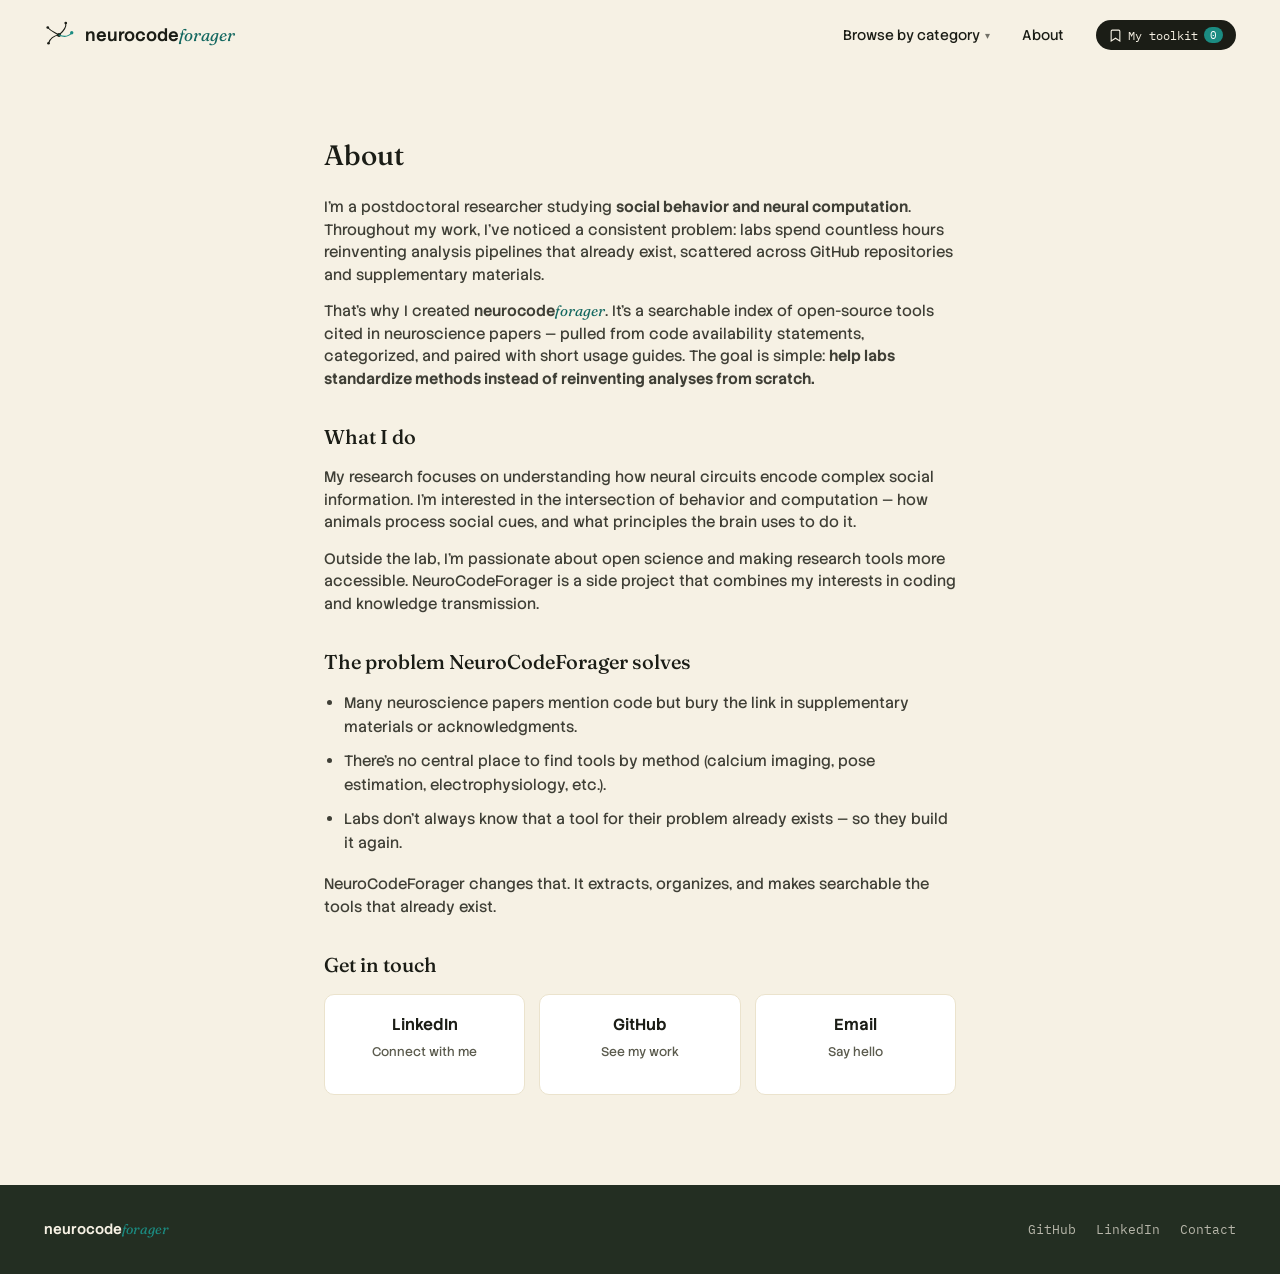
==== about.html @ db138fc8 "Initial upload" ====
<!DOCTYPE html>
<html lang="en">
<head>
<meta charset="UTF-8">
<meta name="viewport" content="width=device-width, initial-scale=1.0">
<title>About — NeuroCodeForager</title>
<link rel="icon" type="image/svg+xml" href="data:image/svg+xml,%3Csvg xmlns='http://www.w3.org/2000/svg' viewBox='0 0 40 40'%3E%3Ccircle cx='20' cy='20' r='2.6' fill='%231B1D16'/%3E%3Cpath d='M20 20 C 14 16, 9 15, 5 10' stroke='%231B1D16' stroke-width='1.4' stroke-linecap='round' fill='none'/%3E%3Cpath d='M20 20 C 12 21, 8 25, 6 31' stroke='%231B1D16' stroke-width='1.4' stroke-linecap='round' fill='none'/%3E%3Cpath d='M20 20 C 26 15, 30 9, 29 4' stroke='%231B1D16' stroke-width='1.4' stroke-linecap='round' fill='none'/%3E%3Cpath d='M20 20 C 27 23, 33 22, 37 17' stroke='%231B8C82' stroke-width='1.6' stroke-linecap='round' fill='none'/%3E%3Ccircle cx='5' cy='10' r='1.8' fill='%231B1D16'/%3E%3Ccircle cx='6' cy='31' r='1.8' fill='%231B1D16'/%3E%3Ccircle cx='29' cy='4' r='1.8' fill='%231B1D16'/%3E%3Ccircle cx='37' cy='17' r='2.2' fill='%231B8C82'/%3E%3C/svg%3E">
<link rel="preconnect" href="https://fonts.googleapis.com">
<link href="https://fonts.googleapis.com/css2?family=Stack+Sans+Text:ital,wght@0,400;0,500;0,600&family=Fraunces:ital,opsz,wght@0,9..144,500;1,9..144,400&family=IBM+Plex+Mono:wght@400;500&display=swap" rel="stylesheet">
<link rel="stylesheet" href="assets/style.css">
<style>
  .links-grid{display:grid; grid-template-columns:repeat(auto-fit, minmax(180px, 1fr)); gap:14px; margin-top:12px;}
  .link-card{
    background:#fff; border:1px solid var(--paper-dim); border-radius:10px;
    padding:18px; text-align:center; transition:border-color .2s, transform .2s;
  }
  .link-card:hover{border-color:var(--teal); transform:translateY(-2px);}
  .link-card a{font-weight:600; color:var(--ink);}
  .link-card p{font-size:12.5px; color:var(--muted); margin-top:6px;}
  .about-page ul{margin:0 0 18px 20px;}
  .about-page li{font-size:15px; color:#3f3f36; margin-bottom:10px; line-height:1.6;}
</style>
</head>
<body>

<nav class="site-nav" id="site-nav"></nav>

<section class="about-page">
  <h1>About</h1>
  <p>I'm a postdoctoral researcher studying <strong>social behavior and neural computation</strong>. Throughout my work, I've noticed a consistent problem: labs spend countless hours reinventing analysis pipelines that already exist, scattered across GitHub repositories and supplementary materials.</p>

  <p>That's why I created <span class="brand">neurocode<span class="brand-accent">forager</span></span>. It's a searchable index of open-source tools cited in neuroscience papers — pulled from code availability statements, categorized, and paired with short usage guides. The goal is simple: <strong>help labs standardize methods instead of reinventing analyses from scratch.</strong></p>

  <h2 style="font-family:'Fraunces', serif; font-weight:500; font-size:20px; margin:32px 0 14px;">What I do</h2>
  <p>My research focuses on understanding how neural circuits encode complex social information. I'm interested in the intersection of behavior and computation — how animals process social cues, and what principles the brain uses to do it.</p>
  <p>Outside the lab, I'm passionate about open science and making research tools more accessible. NeuroCodeForager is a side project that combines my interests in coding and knowledge transmission.</p>

  <h2 style="font-family:'Fraunces', serif; font-weight:500; font-size:20px; margin:32px 0 14px;">The problem NeuroCodeForager solves</h2>
  <ul>
    <li>Many neuroscience papers mention code but bury the link in supplementary materials or acknowledgments.</li>
    <li>There's no central place to find tools by method (calcium imaging, pose estimation, electrophysiology, etc.).</li>
    <li>Labs don't always know that a tool for their problem already exists — so they build it again.</li>
  </ul>
  <p>NeuroCodeForager changes that. It extracts, organizes, and makes searchable the tools that already exist.</p>

  <h2 style="font-family:'Fraunces', serif; font-weight:500; font-size:20px; margin:32px 0 14px;">Get in touch</h2>
  <div class="links-grid">
    <div class="link-card">
      <a href="https://www.linkedin.com/in/paula-g%C3%B3mez-sotres-722242151/" target="_blank" rel="noopener">LinkedIn</a>
      <p>Connect with me</p>
    </div>
    <div class="link-card">
      <a href="https://github.com/paulagsotres" target="_blank" rel="noopener">GitHub</a>
      <p>See my work</p>
    </div>
    <div class="link-card">
      <a href="mailto:neurocodeforager@gmail.com">Email</a>
      <p>Say hello</p>
    </div>
  </div>
</section>

<footer class="site-footer" id="site-footer"></footer>

<script src="assets/icons.js"></script>
<script src="assets/categories.js"></script>
<script src="assets/layout.js"></script>
<script src="assets/app.js"></script>
</body>
</html>
---- assets/style.css ----
:root{
  --ink:#1B1D16;
  --moss-deep:#232E22;
  --paper:#F6F1E4;
  --paper-dim:#EBE3CD;
  --teal:#1B8C82;
  --teal-deep:#146860;
  --teal-soft:#DCEEEA;
  --clay:#B5713F;
  --amber:#B5713F;
  --amber-soft:#F3E4D6;
  --muted:#5b5b4e;
  --faint:#9b9585;
}
*{box-sizing:border-box; margin:0; padding:0;}
body{
  font-family:'Stack Sans Text', sans-serif;
  background:var(--paper);
  color:var(--ink);
  line-height:1.5;
}
a{color:inherit; text-decoration:none;}
.mono{font-family:'IBM Plex Mono', monospace;}
img{max-width:100%; display:block;}

/* ---------- NAV ---------- */
nav.site-nav{
  display:flex; align-items:center; justify-content:space-between;
  padding:20px 44px;
}
.nav-left{display:flex; align-items:center; gap:11px;}
.logo-mark{width:30px; height:30px; flex-shrink:0;}
.logo-word{font-family:'Stack Sans Text', sans-serif; font-weight:600; font-size:17px;}
.logo-word .accent{font-family:'Fraunces', serif; font-style:italic; font-weight:400; color:var(--teal-deep);}
.brand{font-weight:600;}
.brand .brand-accent{font-family:'Fraunces', serif; font-style:italic; font-weight:400; color:var(--teal-deep);}

.nav-right{display:flex; align-items:center; gap:32px; font-size:14px;}
.dropdown{position:relative;}
.dropdown > span{cursor:pointer; display:flex; align-items:center; gap:5px;}
.dropdown > span::after{content:'▾'; font-size:10px; opacity:0.6; transition:transform .2s;}
.dropdown:hover > span::after{transform:rotate(180deg);}
.dropdown-menu{
  position:absolute; top:100%; left:50%; transform:translateX(-50%);
  padding-top:14px; /* invisible buffer so the hover area stays continuous down to the menu */
  min-width:250px;
  opacity:0; pointer-events:none; transition:all .18s ease;
  z-index:60;
}
.dropdown-menu-inner{
  background:#fff; border:1px solid var(--paper-dim); border-radius:8px;
  box-shadow:0 12px 28px rgba(27,29,22,0.1);
  padding:8px;
  transform:translateY(-6px); transition:transform .18s ease;
}
.dropdown:hover .dropdown-menu{opacity:1; pointer-events:auto;}
.dropdown:hover .dropdown-menu-inner{transform:translateY(0);}
.dropdown-menu a{
  display:flex; align-items:center; gap:9px;
  padding:9px 12px; border-radius:5px; font-size:13.5px; color:var(--ink);
}
.dropdown-menu a:hover{background:var(--teal-soft); color:var(--teal-deep);}
.dropdown-menu .dot{width:6px; height:6px; border-radius:50%; background:var(--teal); flex-shrink:0;}

/* ---------- HERO / SEARCH ---------- */
.hero{max-width:760px; margin:0 auto; padding:56px 24px 30px; text-align:center;}
.hero-mark{width:46px; height:46px; margin:0 auto 22px;}
.hero h1{font-family:'Stack Sans Text', sans-serif; font-weight:600; font-size:32px; letter-spacing:-0.3px; margin-bottom:12px;}
.hero h1 em{font-family:'Fraunces', serif; font-style:italic; font-weight:400; color:var(--teal-deep);}
.hero p.sub{font-size:15px; color:var(--muted); max-width:520px; margin:0 auto 34px;}

.search-wrap{position:relative; margin-bottom:18px;}
.search-box{
  width:100%; display:flex; align-items:center; gap:12px;
  background:#fff; border:1.5px solid var(--paper-dim);
  border-radius:12px; padding:16px 20px;
  box-shadow:0 2px 6px rgba(27,29,22,0.04);
  transition:border-color .2s, box-shadow .2s;
}
.search-box:focus-within{border-color:var(--teal); box-shadow:0 0 0 4px var(--teal-soft);}
.search-box svg{width:20px; height:20px; color:var(--teal); flex-shrink:0;}
.search-box input{border:none; outline:none; flex:1; font-family:'IBM Plex Mono', monospace; font-size:15px; color:var(--ink); background:transparent;}
.search-box input::placeholder{color:var(--faint);}
.search-count{font-size:12.5px; color:var(--faint); margin-top:8px; font-family:'IBM Plex Mono', monospace;}

.quick-tags{display:flex; flex-wrap:wrap; gap:8px; justify-content:center;}
.quick-tags span{
  font-family:'IBM Plex Mono', monospace; font-size:12.5px; cursor:pointer;
  color:var(--teal-deep); background:var(--teal-soft); padding:6px 12px; border-radius:999px;
}
.quick-tags span:hover{background:var(--teal); color:#fff;}

/* ---------- SEARCH RESULTS ---------- */
.results{max-width:920px; margin:0 auto; padding:0 24px 40px;}
.results-list{display:flex; flex-direction:column; gap:14px;}
.empty-state{text-align:center; color:var(--faint); font-size:14px; padding:40px 0;}

/* ---------- CATEGORIES GRID ---------- */
.categories{max-width:1080px; margin:0 auto; padding:60px 24px 30px;}
.categories .head{margin-bottom:28px;}
.categories h2{font-family:'Fraunces', serif; font-weight:500; font-size:24px; margin-bottom:8px;}
.categories .head p{color:var(--muted); font-size:14.5px;}
.cat-grid{display:grid; grid-template-columns:repeat(4, 1fr); gap:16px;}
.cat-card{background:#fff; border:1px solid var(--paper-dim); border-radius:10px; padding:22px 20px; transition:border-color .2s, transform .2s;}
.cat-card:hover{border-color:var(--teal); transform:translateY(-2px);}
.cat-card .icon{width:34px; height:34px; border-radius:8px; background:var(--teal-soft); display:flex; align-items:center; justify-content:center; margin-bottom:14px;}
.cat-card .icon svg{width:18px; height:18px; color:var(--teal-deep);}
.cat-card h3{font-size:14.5px; font-weight:600; margin-bottom:4px;}
.cat-card p{font-size:12.5px; color:var(--faint);}
.cat-card .count{font-family:'IBM Plex Mono', monospace; font-size:11px; color:var(--teal-deep); margin-top:8px; display:block;}

/* ---------- LAST INDEXED / RESULT CARDS ---------- */
.last-indexed{max-width:920px; margin:0 auto; padding:20px 24px 10px;}
.last-indexed .head{margin-bottom:22px; display:flex; align-items:baseline; justify-content:space-between; flex-wrap:wrap; gap:8px;}
.last-indexed h2{font-family:'Fraunces', serif; font-weight:500; font-size:24px;}
.last-indexed .head p{color:var(--faint); font-size:12.5px; font-family:'IBM Plex Mono', monospace;}

/* Simple rectangular cards, used for "Last indexed papers" */
.square-grid{display:grid; grid-template-columns:repeat(auto-fill, minmax(220px, 1fr)); gap:12px;}
.square-card{
  background:#fff; border:1px solid var(--paper-dim); border-radius:10px;
  padding:16px 18px; display:flex; flex-direction:column; justify-content:space-between;
  min-height:100px; transition:border-color .15s, transform .15s;
}
.square-card:hover{border-color:var(--teal); transform:translateY(-2px);}
.square-card .sq-cat{
  font-family:'IBM Plex Mono', monospace; font-size:10px; text-transform:uppercase; letter-spacing:.05em;
  color:var(--amber); margin-bottom:8px;
}
.square-card .sq-title{
  font-family:'Fraunces', serif; font-weight:500; font-size:14.5px; line-height:1.35;
  margin-bottom:10px; display:-webkit-box; -webkit-line-clamp:3; -webkit-box-orient:vertical; overflow:hidden;
}
.square-card .sq-lang{font-family:'IBM Plex Mono', monospace; font-size:10.5px; color:var(--faint);}

@media (max-width:560px){
  .square-grid{grid-template-columns:repeat(2, 1fr);}
}

.card{
  background:#fff; border:1px solid var(--paper-dim); border-radius:12px;
  padding:20px 22px; transition:border-color .15s; margin-bottom:14px;
}
.card:hover{border-color:var(--teal);}
.card-head{margin-bottom:14px; display:flex; align-items:flex-start; justify-content:space-between; gap:14px;}
.card-head-main{flex:1; min-width:0;}
.card-title{
  font-family:'Fraunces', serif; font-weight:500; font-size:18px; line-height:1.35;
  margin-bottom:8px; display:inline-block;
}
.card-title:hover{color:var(--teal-deep); text-decoration:underline; text-decoration-color:var(--teal-soft);}
.tag-row{display:flex; gap:7px; flex-wrap:wrap;}
.tag{font-family:'IBM Plex Mono', monospace; font-size:10.5px; padding:3px 9px; border-radius:999px;}
.tag.cat{background:var(--amber-soft); color:var(--amber);}
.tag.oa{background:var(--teal-soft); color:var(--teal-deep);}
.tag.paywall{background:var(--amber-soft); color:var(--amber);}
.tag.journal{background:var(--teal-soft); color:var(--teal-deep);}
.tag.plain{background:var(--paper); color:var(--muted); border:1px solid var(--paper-dim);}

.card-body{
  display:grid; grid-template-columns:1fr 1.5fr auto;
  border-top:1px solid var(--paper-dim); padding-top:16px;
}
.card-body .col{padding:0 20px;}
.card-body .col:first-child{padding-left:0;}
.card-body .col:not(:last-child){border-right:1px solid var(--paper-dim);}
.meta-row{margin-bottom:10px;}
.meta-row:last-child{margin-bottom:0;}
.meta-row .k{font-family:'IBM Plex Mono', monospace; font-size:10px; text-transform:uppercase; letter-spacing:.06em; color:var(--faint); margin-bottom:2px;}
.meta-row .v{font-size:13px; font-weight:500; line-height:1.4;}
.summary-text{font-size:13.5px; color:var(--muted); line-height:1.6;}

.link-col{display:flex; flex-direction:column; gap:8px; min-width:150px;}
.link-btn{
  display:flex; align-items:center; gap:7px;
  font-family:'IBM Plex Mono', monospace; font-size:12px; font-weight:500;
  padding:7px 12px; border-radius:7px; border:1px solid var(--paper-dim);
  white-space:nowrap; background:none; cursor:pointer; text-align:left;
  color:var(--ink); width:100%;
}
.link-btn svg{width:13px; height:13px; flex-shrink:0;}
.link-btn:hover{border-color:var(--teal); color:var(--teal-deep);}
.link-btn.tutorial{background:var(--teal-soft); border-color:var(--teal-soft); color:var(--teal-deep);}
.link-btn.tutorial:hover{background:var(--teal); color:#fff;}

/* ---------- SAVE (bookmark) + CITE ---------- */
.save-btn{
  display:flex; align-items:center; gap:6px; flex-shrink:0;
  background:none; border:1px solid var(--paper-dim); border-radius:999px;
  padding:6px 11px; font-family:'IBM Plex Mono', monospace; font-size:11.5px;
  color:var(--muted); cursor:pointer; margin-top:1px;
}
.save-btn svg{width:13px; height:13px;}
.save-btn:hover{border-color:var(--teal); color:var(--teal-deep);}
.save-btn.saved{background:var(--ink); border-color:var(--ink); color:var(--paper);}

.nav-toolkit{
  display:flex; align-items:center; gap:6px;
  font-family:'IBM Plex Mono', monospace; font-size:12px;
  background:var(--ink); color:var(--paper); border:none;
  padding:7px 13px; border-radius:999px; cursor:pointer;
}
.nav-toolkit svg{width:13px; height:13px;}
.nav-toolkit .count{background:var(--teal); color:#fff; border-radius:999px; padding:1px 6px; font-size:10.5px;}

.cite-pop{
  position:absolute; background:var(--ink); color:var(--paper); border-radius:10px;
  padding:14px; width:300px; font-family:'IBM Plex Mono', monospace; font-size:11.5px;
  box-shadow:0 12px 30px rgba(0,0,0,0.25); z-index:200; display:none;
}
.cite-pop.show{display:block;}
.cite-pop pre{white-space:pre-wrap; margin:0 0 10px; line-height:1.5; opacity:.9;}
.cite-pop button{
  background:var(--teal); color:#fff; border:none; padding:6px 12px; border-radius:6px;
  font-family:'IBM Plex Mono', monospace; font-size:11px; cursor:pointer;
}
.cite-pop button:hover{background:var(--teal-deep);}

@media (max-width:760px){
  .card-body{grid-template-columns:1fr;}
  .card-body .col{padding:0 0 14px; border-right:none !important; border-bottom:1px solid var(--paper-dim);}
  .card-body .col:last-child{border-bottom:none; padding-bottom:0;}
}

/* ---------- TUTORIAL POPUP ---------- */
.overlay{
  display:none; position:fixed; inset:0; background:rgba(27,29,22,0.45);
  align-items:center; justify-content:center; padding:24px; z-index:100;
}
.overlay.open{display:flex;}
.popup{
  background:#fff; border-radius:14px; max-width:560px; width:100%;
  max-height:82vh; overflow-y:auto; padding:26px 28px; position:relative;
}
.popup-close{
  position:absolute; top:16px; right:16px; width:28px; height:28px; border-radius:50%;
  border:none; background:var(--paper); color:var(--muted); cursor:pointer;
  font-size:16px; line-height:1; display:flex; align-items:center; justify-content:center;
}
.popup-close:hover{background:var(--paper-dim); color:var(--ink);}
.popup-title{font-family:'Fraunces', serif; font-weight:500; font-size:17px; margin-bottom:4px; padding-right:30px;}
.popup-subtitle{font-family:'IBM Plex Mono', monospace; font-size:11px; color:var(--faint); margin-bottom:18px;}
.popup-section-label{
  font-family:'IBM Plex Mono', monospace; font-size:11px; text-transform:uppercase;
  letter-spacing:.06em; color:var(--teal-deep); margin-bottom:8px;
}
.popup-text{font-size:13.5px; color:var(--muted); line-height:1.7; margin-bottom:20px;}
.popup-text p{margin-bottom:10px;}
.popup-text ol, .popup-text ul{margin:0 0 10px 20px;}
.popup-text li{margin-bottom:7px;}
.popup-text strong{color:var(--ink); font-weight:600;}
.popup-text code{font-family:'IBM Plex Mono', monospace; font-size:12px; background:var(--paper); padding:1px 5px; border-radius:4px;}

/* ---------- SUGGEST A PAPER ---------- */
.suggest{max-width:920px; margin:0 auto; padding:36px 24px 60px;}
.suggest-card{
  background:var(--teal-soft); border-radius:14px; padding:26px 28px;
  display:flex; align-items:center; justify-content:space-between; gap:24px; flex-wrap:wrap;
}
.suggest-text h3{font-family:'Fraunces', serif; font-weight:500; font-size:17px; color:var(--teal-deep); margin-bottom:4px;}
.suggest-text p{font-size:13px; color:var(--teal-deep); opacity:0.85; max-width:360px;}
.suggest-form{display:flex; gap:8px; flex-wrap:wrap; flex:1; min-width:280px; max-width:460px;}
.suggest-form input{
  flex:1; min-width:120px; font-family:'IBM Plex Mono', monospace; font-size:13px;
  padding:11px 14px; border:1.5px solid transparent; border-radius:8px;
  background:#fff; color:var(--ink); outline:none;
}
.suggest-form input:focus{border-color:var(--teal-deep);}
.suggest-form button{
  font-family:'Stack Sans Text', sans-serif; font-weight:600; font-size:13.5px;
  color:#fff; background:var(--teal-deep); border:none; border-radius:8px;
  padding:11px 18px; cursor:pointer; white-space:nowrap;
}
.suggest-form button:hover{background:var(--ink);}
.suggest-note{width:100%; font-size:11.5px; font-family:'IBM Plex Mono', monospace; color:var(--teal-deep); opacity:0.75; margin-top:2px;}

@media (max-width:640px){
  .suggest-card{flex-direction:column; align-items:stretch;}
  .suggest-form{max-width:none;}
}

/* ---------- DETAIL PAGE ---------- */
.detail-main{max-width:1040px; margin:0 auto; padding:30px 24px 100px;}
.detail-header{margin-bottom:6px;}
.detail-grid{display:grid; grid-template-columns:1fr 300px; gap:44px; align-items:start;}
.detail-col-main{min-width:0;}
.detail-col-side{position:sticky; top:24px; display:flex; flex-direction:column;}
.detail-col-side .actions{flex-direction:column; margin-bottom:0;}
.detail-col-side .actions .link-btn{width:100%; justify-content:flex-start;}
.info-grid-side{grid-template-columns:1fr;}

@media (max-width:820px){
  .detail-grid{grid-template-columns:1fr; gap:0;}
  .detail-col-side{position:static; order:-1; margin-bottom:20px;}
  .detail-col-side .actions{flex-direction:row; flex-wrap:wrap;}
  .detail-col-side .actions .link-btn{width:auto;}
  .info-grid-side{grid-template-columns:repeat(auto-fill,minmax(170px,1fr));}
}
.back-link{
  display:inline-flex; align-items:center; gap:6px; font-size:12.5px; color:var(--teal-deep);
  font-family:'IBM Plex Mono', monospace; margin-bottom:22px;
}
.back-link svg{width:13px; height:13px;}
.back-link:hover{text-decoration:underline;}

.detail-main h1{font-family:'Fraunces', serif; font-weight:500; font-size:28px; line-height:1.28; margin-bottom:10px;}
.detail-authors{font-size:13.5px; color:var(--muted); margin-bottom:14px;}

.actions{display:flex; gap:9px; flex-wrap:wrap; margin-bottom:30px;}
.actions .link-btn{background:#fff; width:auto;}
.link-btn.save.saved{background:var(--ink); border-color:var(--ink); color:var(--paper);}
.link-btn.primary{background:var(--teal-soft); border-color:var(--teal-soft); color:var(--teal-deep);}
.link-btn.primary:hover{background:var(--teal); color:#fff;}

.detail-section{border-top:1px solid var(--paper-dim); padding:24px 0;}
.section-label{
  font-family:'IBM Plex Mono', monospace; font-size:11px; text-transform:uppercase;
  letter-spacing:.06em; color:var(--teal-deep); margin-bottom:12px;
}

.info-grid{display:grid; grid-template-columns:repeat(auto-fill,minmax(170px,1fr)); gap:16px;}
.info-item .k{font-family:'IBM Plex Mono', monospace; font-size:10px; text-transform:uppercase; letter-spacing:.06em; color:var(--faint); margin-bottom:3px;}
.info-item .v{font-size:13.5px; font-weight:500;}

.paper-embed{border:1px solid var(--paper-dim); border-radius:10px; padding:14px 16px; display:flex; gap:14px; background:#fff; align-items:center;}
.paper-embed .thumb{width:44px; height:58px; background:var(--teal-soft); border-radius:4px; flex-shrink:0; display:flex; align-items:center; justify-content:center; color:var(--teal-deep); font-size:10px; font-family:'IBM Plex Mono', monospace;}
.paper-embed .thumb svg{width:20px; height:20px;}
.paper-embed b{font-size:13.5px; display:block; margin-bottom:3px;}
.paper-embed span{font-size:12px; color:var(--muted);}
.paper-embed a.go{margin-left:auto; font-size:12px; color:var(--teal-deep); font-family:'IBM Plex Mono', monospace; white-space:nowrap;}
.abstract-text{font-size:13.5px; color:var(--muted); line-height:1.7; margin-top:14px; max-width:64ch;}

.sample-box{border:1px dashed var(--paper-dim); border-radius:10px; padding:14px 16px; display:flex; align-items:center; justify-content:space-between; gap:14px; background:var(--paper); flex-wrap:wrap;}
.sample-box .sd-text{font-size:12.5px; color:var(--muted);}
.sd-btn{font-family:'IBM Plex Mono', monospace; font-size:12px; font-weight:500; color:var(--teal-deep); border:1px solid var(--teal); border-radius:8px; padding:8px 14px; white-space:nowrap; background:#fff;}
.sd-btn:hover{background:var(--teal-soft);}

.related-grid{display:grid; grid-template-columns:repeat(auto-fit,minmax(220px,1fr)); gap:12px;}
.related-card{border:1px solid var(--paper-dim); border-radius:10px; padding:14px; background:#fff; transition:border-color .15s; display:block;}
.related-card:hover{border-color:var(--teal);}
.related-card .rt{font-family:'Fraunces', serif; font-weight:500; font-size:14.5px; display:block; margin-bottom:5px; line-height:1.3;}
.related-card .rm{font-size:11px; color:var(--faint); font-family:'IBM Plex Mono', monospace;}
.empty-note{font-size:12.5px; color:var(--faint); font-style:italic;}

.tutorial-text{font-size:14px; color:var(--muted); line-height:1.75; max-width:64ch;}
.tutorial-text p{margin-bottom:12px;}
.tutorial-text ol, .tutorial-text ul{margin:0 0 12px 20px;}
.tutorial-text li{margin-bottom:8px;}
.tutorial-text strong{color:var(--ink); font-weight:600;}
.tutorial-text code{font-family:'IBM Plex Mono', monospace; font-size:12.5px; background:var(--paper-dim); padding:1px 5px; border-radius:4px;}
.cat-header{max-width:820px; margin:0 auto; padding:50px 24px 20px;}
.cat-header .icon-lg{width:44px; height:44px; border-radius:10px; background:var(--teal-soft); display:flex; align-items:center; justify-content:center; margin-bottom:16px;}
.cat-header .icon-lg svg{width:24px; height:24px; color:var(--teal-deep);}
.cat-header h1{font-family:'Fraunces', serif; font-weight:500; font-size:28px; margin-bottom:8px;}
.cat-header p{color:var(--muted); font-size:14.5px;}
.cat-header a.back{font-family:'IBM Plex Mono', monospace; font-size:12.5px; color:var(--teal-deep); display:inline-block; margin-bottom:18px;}

/* ---------- ABOUT ---------- */
.about-page{max-width:680px; margin:0 auto; padding:64px 24px 90px;}
.about-page h1{font-family:'Fraunces', serif; font-weight:500; font-size:28px; margin-bottom:20px;}
.about-page p{font-size:15px; color:#3f3f36; margin-bottom:14px;}
.about-page .sig{margin-top:24px; display:flex; align-items:center; gap:12px; font-family:'IBM Plex Mono', monospace; font-size:13px; color:var(--faint);}
.about-page .sig .logo-mark{width:22px; height:22px;}

/* ---------- FOOTER ---------- */
footer.site-footer{
  background:var(--moss-deep); color:rgba(246,241,228,0.55);
  padding:34px 44px; font-size:12.5px;
  display:flex; align-items:center; justify-content:space-between; flex-wrap:wrap; gap:14px;
}
footer.site-footer .logo-word{color:var(--paper); font-size:14px;}
footer.site-footer .logo-word .accent{color:var(--teal);}
footer.site-footer .footer-links{display:flex; gap:20px;}
footer.site-footer .footer-links a{
  font-family:'IBM Plex Mono', monospace; color:rgba(246,241,228,0.7);
}
footer.site-footer .footer-links a:hover{color:var(--teal);}

@media (max-width:860px){
  .cat-grid{grid-template-columns:repeat(2, 1fr);}
  nav.site-nav{padding:16px 20px; flex-wrap:wrap; gap:12px;}
  .hero h1{font-size:26px;}
}
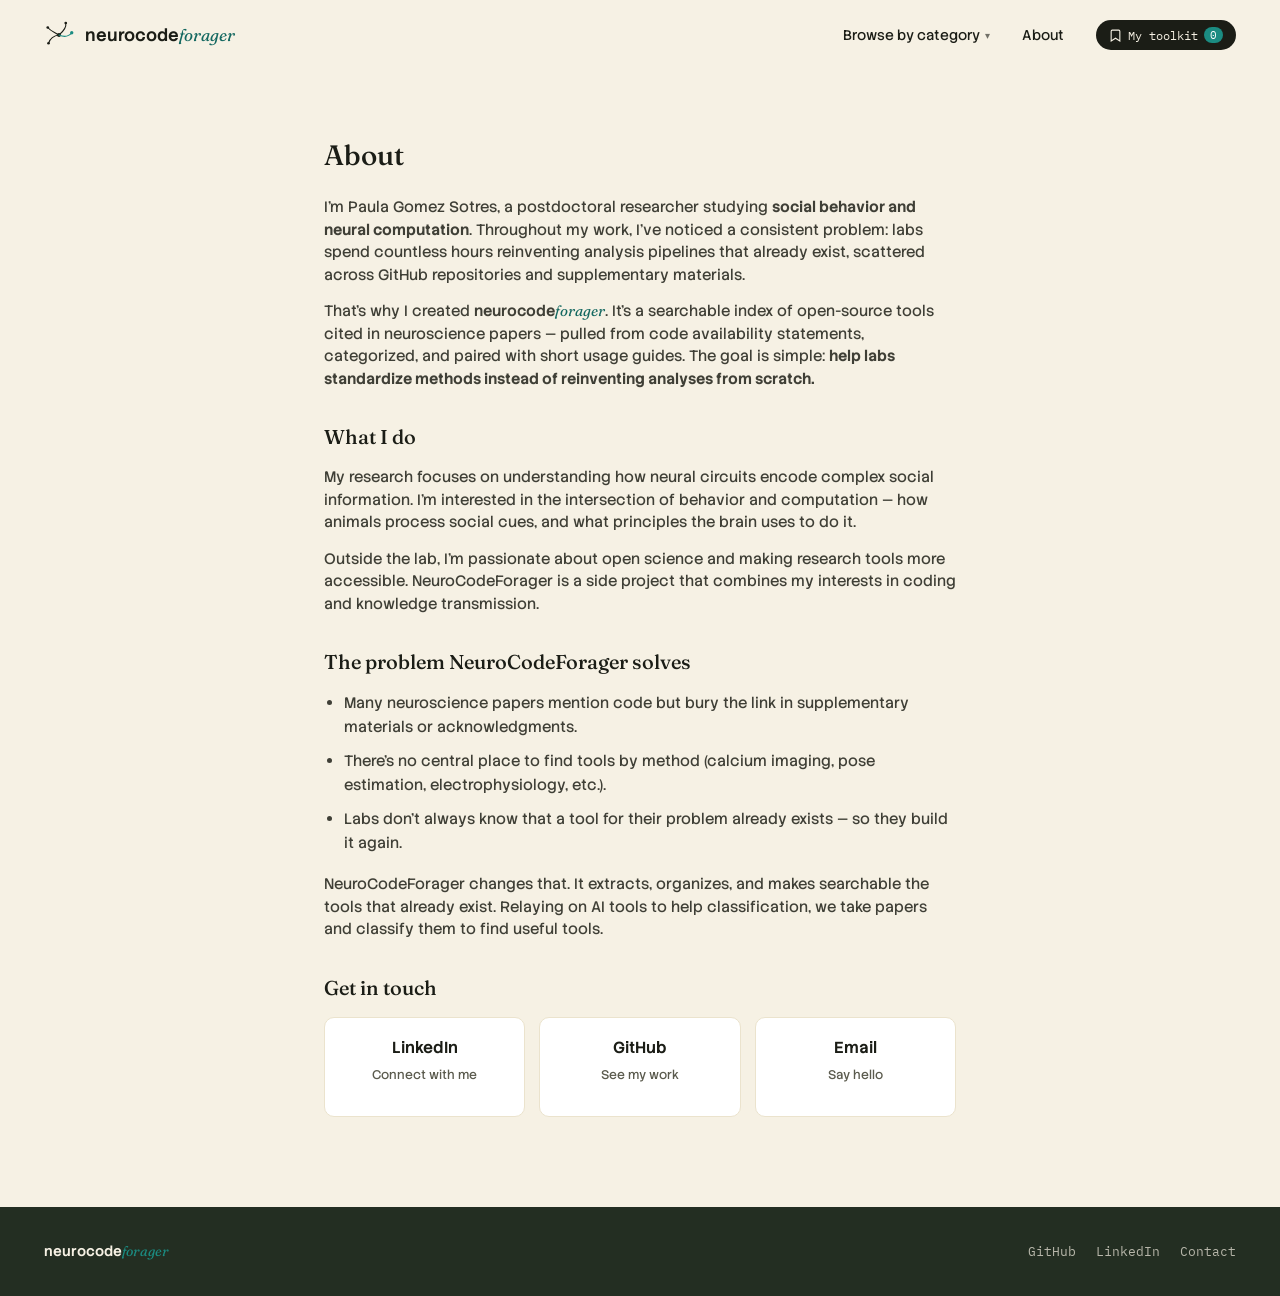
==== commit 2ccc4337: "Database update" ====
--- a/about.html
+++ b/about.html
@@ -27,7 +27,7 @@
 
 <section class="about-page">
   <h1>About</h1>
-  <p>I'm a postdoctoral researcher studying <strong>social behavior and neural computation</strong>. Throughout my work, I've noticed a consistent problem: labs spend countless hours reinventing analysis pipelines that already exist, scattered across GitHub repositories and supplementary materials.</p>
+  <p>I'm Paula Gomez Sotres, a postdoctoral researcher studying <strong>social behavior and neural computation</strong>. Throughout my work, I've noticed a consistent problem: labs spend countless hours reinventing analysis pipelines that already exist, scattered across GitHub repositories and supplementary materials.</p>
 
   <p>That's why I created <span class="brand">neurocode<span class="brand-accent">forager</span></span>. It's a searchable index of open-source tools cited in neuroscience papers — pulled from code availability statements, categorized, and paired with short usage guides. The goal is simple: <strong>help labs standardize methods instead of reinventing analyses from scratch.</strong></p>
 
@@ -41,7 +41,7 @@
     <li>There's no central place to find tools by method (calcium imaging, pose estimation, electrophysiology, etc.).</li>
     <li>Labs don't always know that a tool for their problem already exists — so they build it again.</li>
   </ul>
-  <p>NeuroCodeForager changes that. It extracts, organizes, and makes searchable the tools that already exist.</p>
+  <p>NeuroCodeForager changes that. It extracts, organizes, and makes searchable the tools that already exist. Relaying on AI tools to help classification, we take papers and classify them to find useful tools.</p>
 
   <h2 style="font-family:'Fraunces', serif; font-weight:500; font-size:20px; margin:32px 0 14px;">Get in touch</h2>
   <div class="links-grid">
